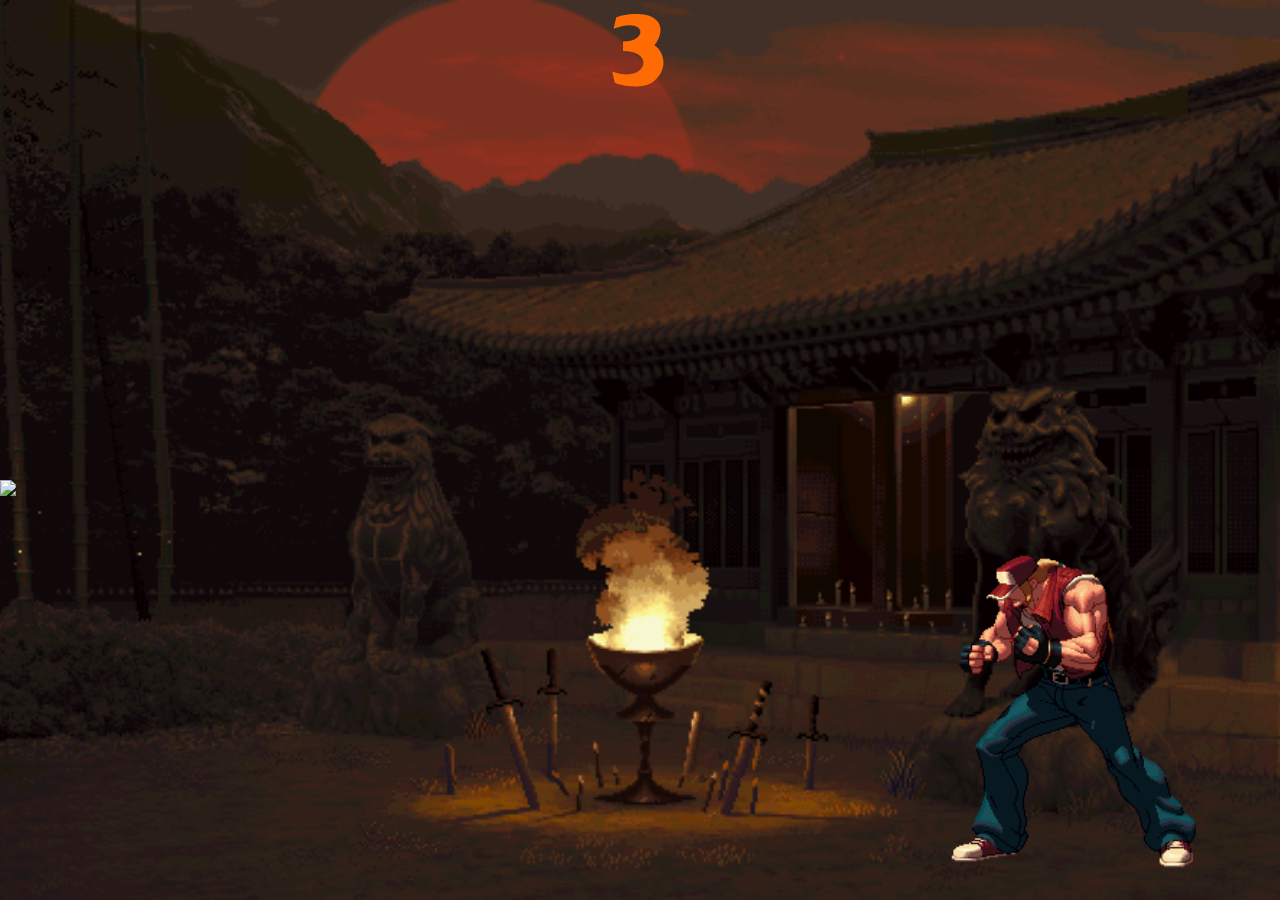
==== Animation-Game/index.html @ 986685f5 "modal stop" ====
<!DOCTYPE html>
<html lang="en">
  <head>
    <meta charset="UTF-8" />
    <meta name="viewport" content="width=device-width, initial-scale=1.0" />
    <link rel="stylesheet" href="style.css" />
    <!-- <script src="https://common.olemiss.edu/_js/sweet-alert/sweet-alert.min.js"></script>
    <link
    rel="stylesheet"
      type="text/css"
      href="https://common.olemiss.edu/_js/sweet-alert/sweet-alert.css"
    /> -->
    <title>Animation Game By Ahmed</title>
  </head>
  <body>
    <div class="container">
      <p id="timer">3</p>
      <img
        id="leftCharactor"
        src="animation-img/Sol-badguy/standingPositions.gif"
        onkeydown="leftAnimation()"
      />
      <img
        id="rightCharactor"
        src="animation-img/Terry-Bogard/starting.gif"
        onkeydown="rightAnimation()"
      />
    </div>
    <script src="app.js"></script>
  </body>
</html>
---- Animation-Game/style.css ----
@font-face {
  font-family: "DragonHunter";
  src: url(fonts/DragonHunter.otf);
}
* {
  padding: 0;
  margin: 0;
  overflow: hidden;
  font-family: "DragonHunter";
}
.container {
  background-image: url(animation-img/background2.gif);
  background-position: center;
  background-repeat: no-repeat;
  background-size: cover;
  width: 100%;
  height: 100vh;
  position: relative;
}
#leftCharactor {
  position: absolute;
  bottom: 30px;
  height: 390px;
  left: 0px;
}
#rightCharactor {
  position: absolute;
  bottom: 30px;
  height: 330px;
  right: 80px;
}
#timer {
  color: white;
  margin: 0 auto;
  font-size: 6em;
  text-align: center;
  color: #fe6a03;
}
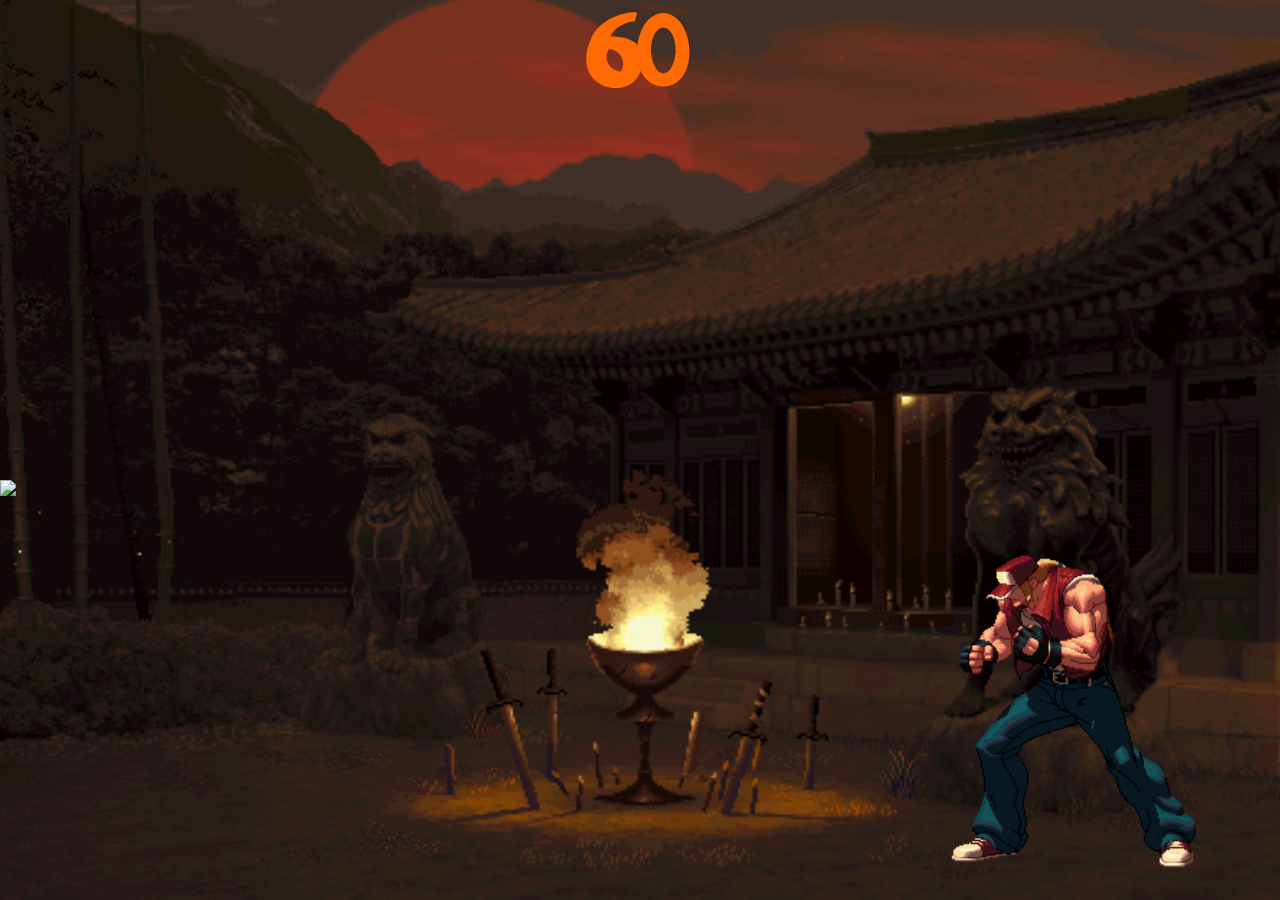
==== commit b26a5b95: "animation completed" ====
--- a/Animation-Game/index.html
+++ b/Animation-Game/index.html
@@ -4,17 +4,17 @@
     <meta charset="UTF-8" />
     <meta name="viewport" content="width=device-width, initial-scale=1.0" />
     <link rel="stylesheet" href="style.css" />
-    <!-- <script src="https://common.olemiss.edu/_js/sweet-alert/sweet-alert.min.js"></script>
+    <script src="https://common.olemiss.edu/_js/sweet-alert/sweet-alert.min.js"></script>
     <link
     rel="stylesheet"
       type="text/css"
       href="https://common.olemiss.edu/_js/sweet-alert/sweet-alert.css"
-    /> -->
+    />
     <title>Animation Game By Ahmed</title>
   </head>
   <body>
     <div class="container">
-      <p id="timer">3</p>
+      <p id="timer">60</p>
       <img
         id="leftCharactor"
         src="animation-img/Sol-badguy/standingPositions.gif"
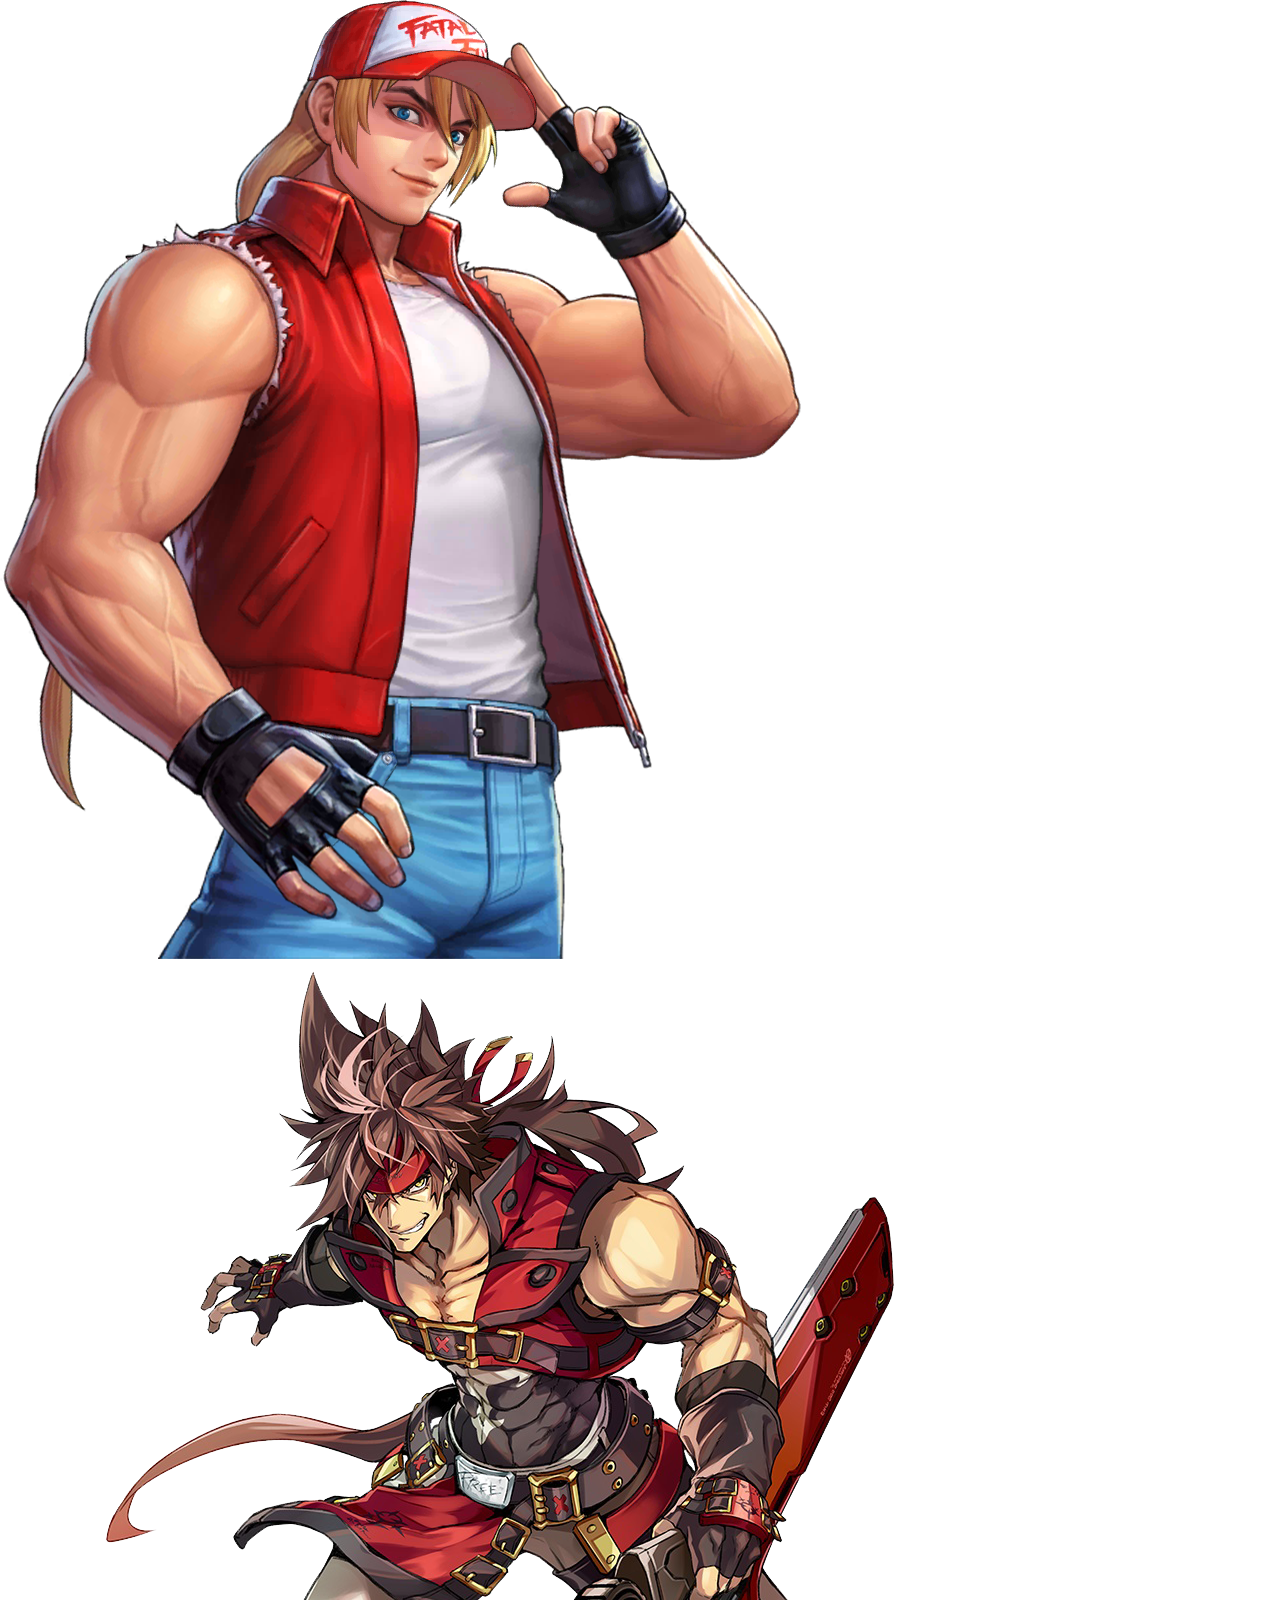
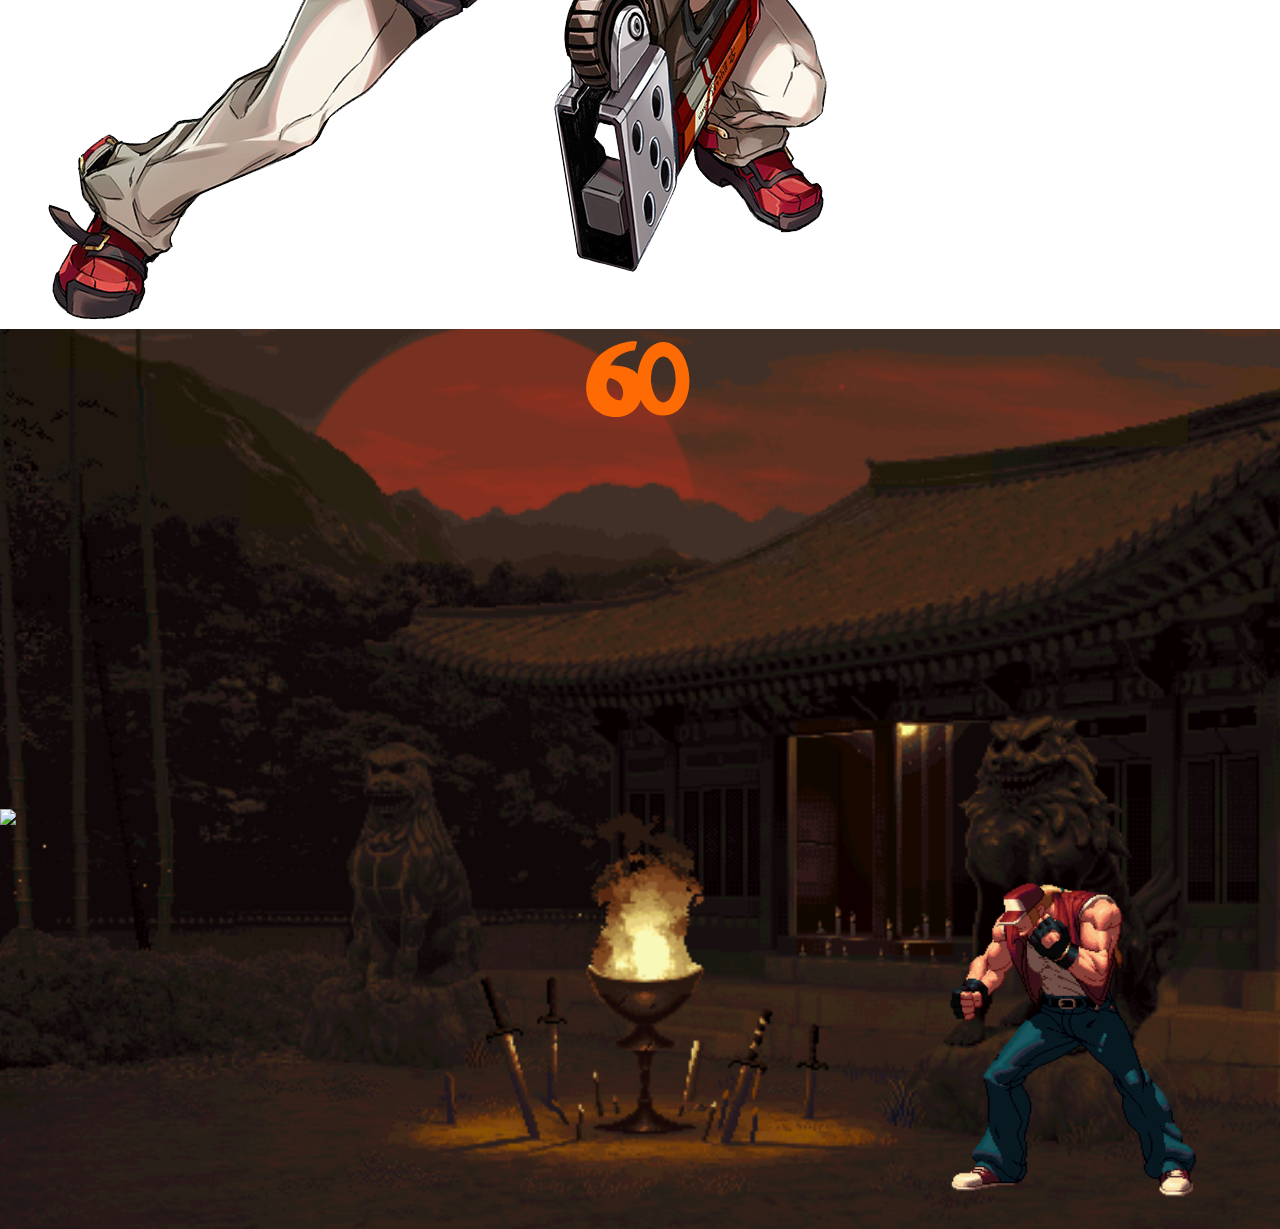
==== commit 96710509: "making poster" ====
--- a/Animation-Game/index.html
+++ b/Animation-Game/index.html
@@ -6,13 +6,18 @@
     <link rel="stylesheet" href="style.css" />
     <script src="https://common.olemiss.edu/_js/sweet-alert/sweet-alert.min.js"></script>
     <link
-    rel="stylesheet"
+      rel="stylesheet"
       type="text/css"
       href="https://common.olemiss.edu/_js/sweet-alert/sweet-alert.css"
     />
     <title>Animation Game By Ahmed</title>
   </head>
   <body>
+    <div class="posterContainer">
+      <img src="animation-img/terryPoster.png" alt="" />
+      <img src="" alt="" />
+      <img src="animation-img/poster.png" alt="" />
+    </div>
     <div class="container">
       <p id="timer">60</p>
       <img
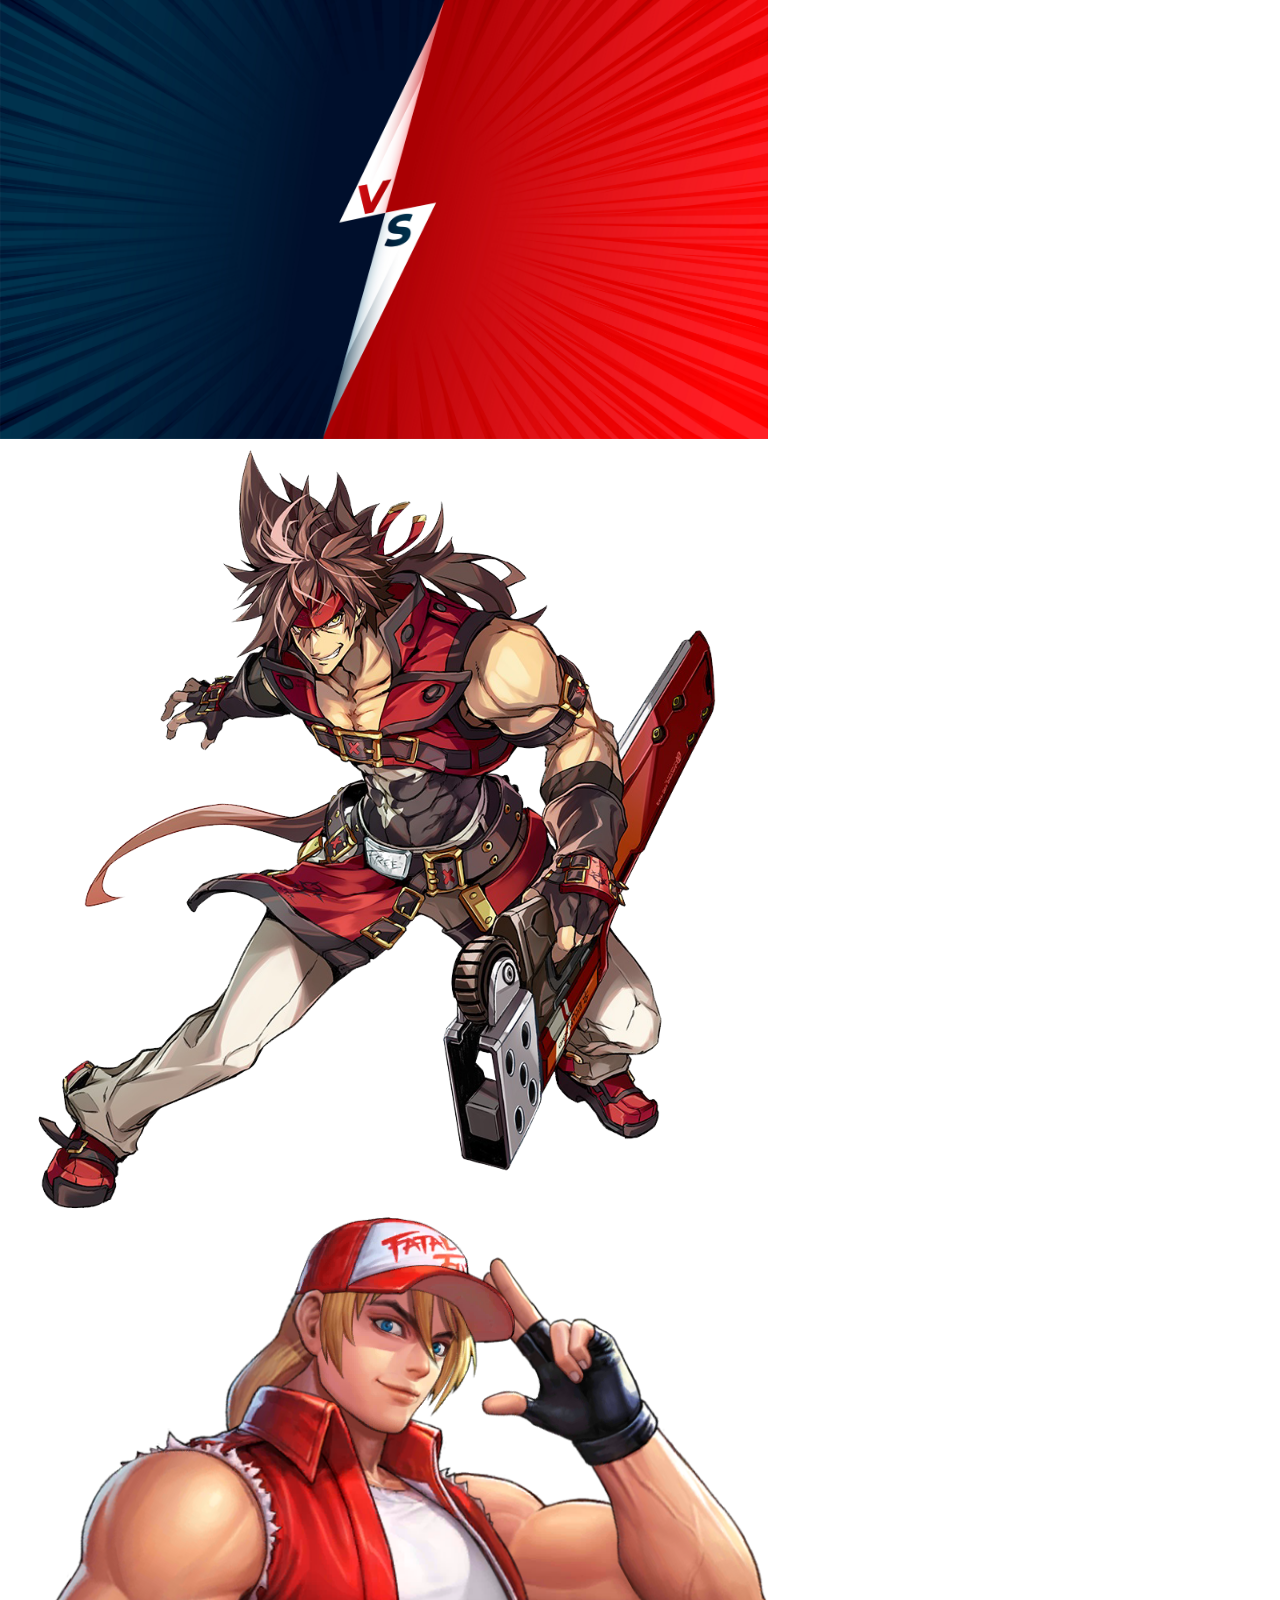
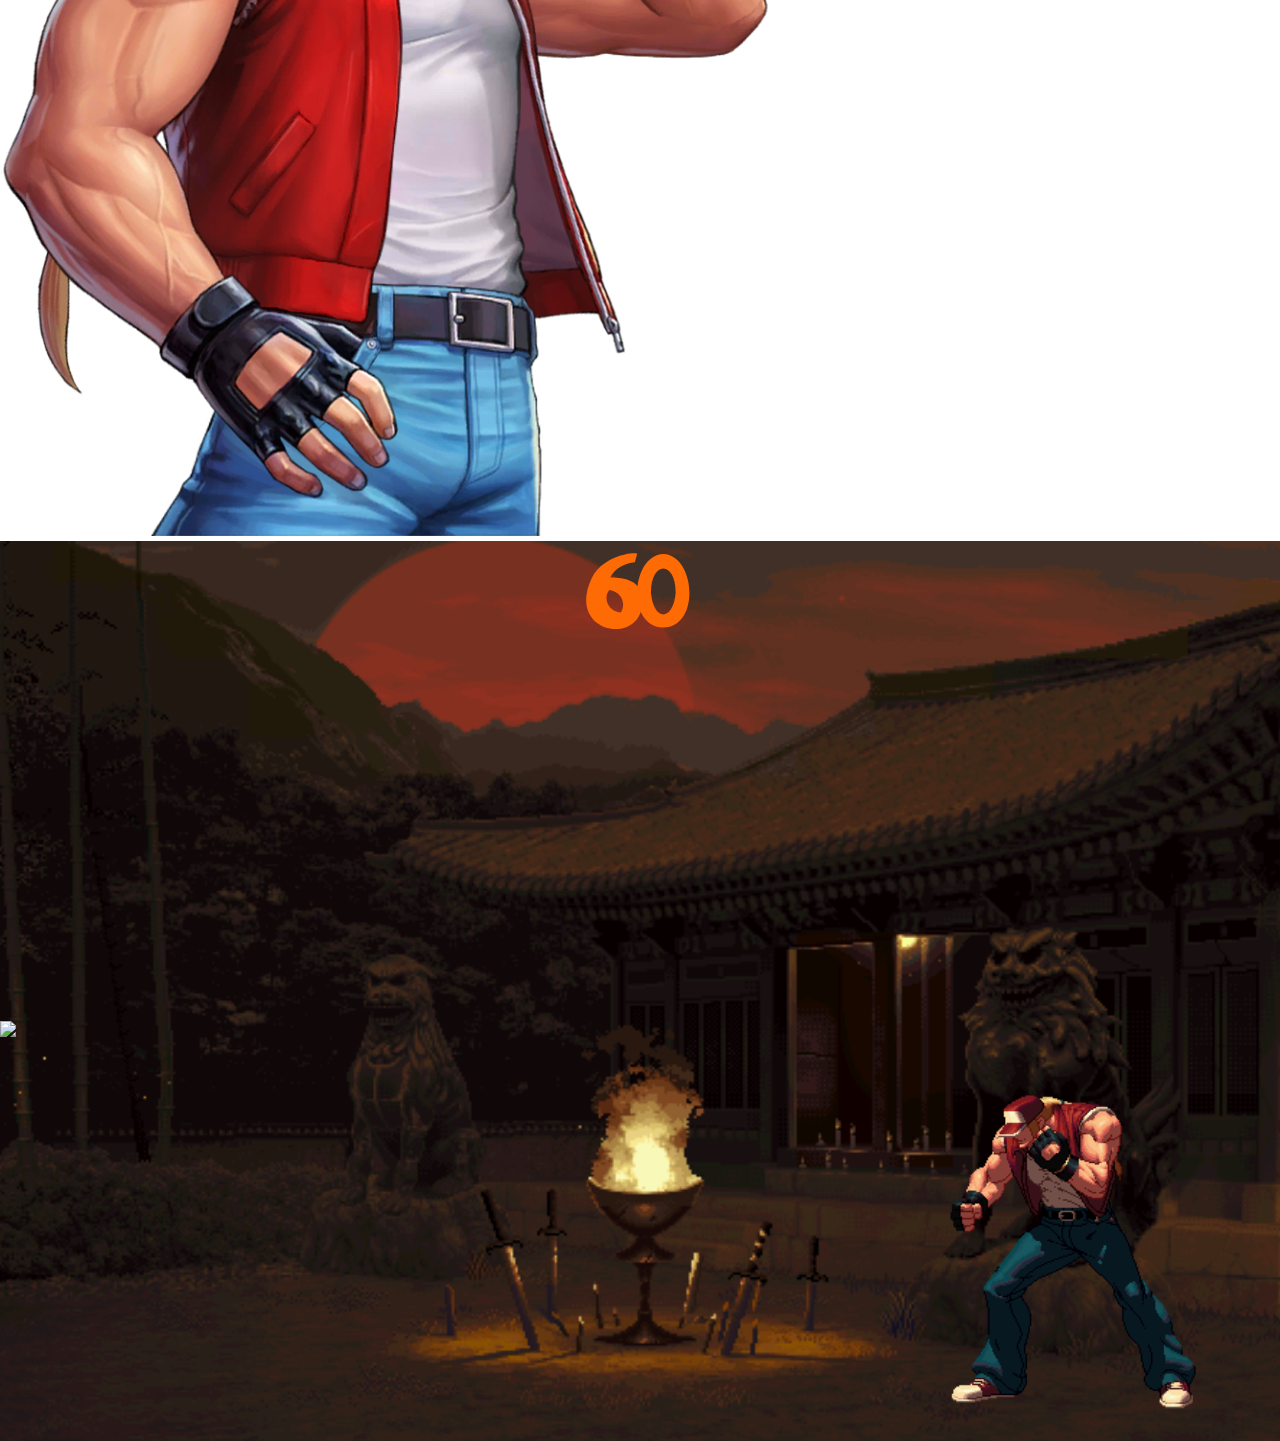
==== commit 38641163: "poster alignment" ====
--- a/Animation-Game/index.html
+++ b/Animation-Game/index.html
@@ -13,10 +13,10 @@
     <title>Animation Game By Ahmed</title>
   </head>
   <body>
-    <div class="posterContainer">
+    <div id="posterContainer">
+      <img src="animation-img/posterCover.jpg" alt="" />
+      <img src="animation-img/poster.png" alt="" />
       <img src="animation-img/terryPoster.png" alt="" />
-      <img src="" alt="" />
-      <img src="animation-img/poster.png" alt="" />
     </div>
     <div class="container">
       <p id="timer">60</p>
--- a/Animation-Game/style.css
+++ b/Animation-Game/style.css
@@ -5,7 +5,7 @@
 * {
   padding: 0;
   margin: 0;
-  overflow: hidden;
+  /* overflow: hidden; */
   font-family: "DragonHunter";
 }
 .container {
@@ -36,3 +36,11 @@
   text-align: center;
   color: #fe6a03;
 }
+#posterContainer {
+  /* display: none; */
+  width: 100%;
+}
+
+#posterContainer:first-child img{
+  width: 60%;
+}
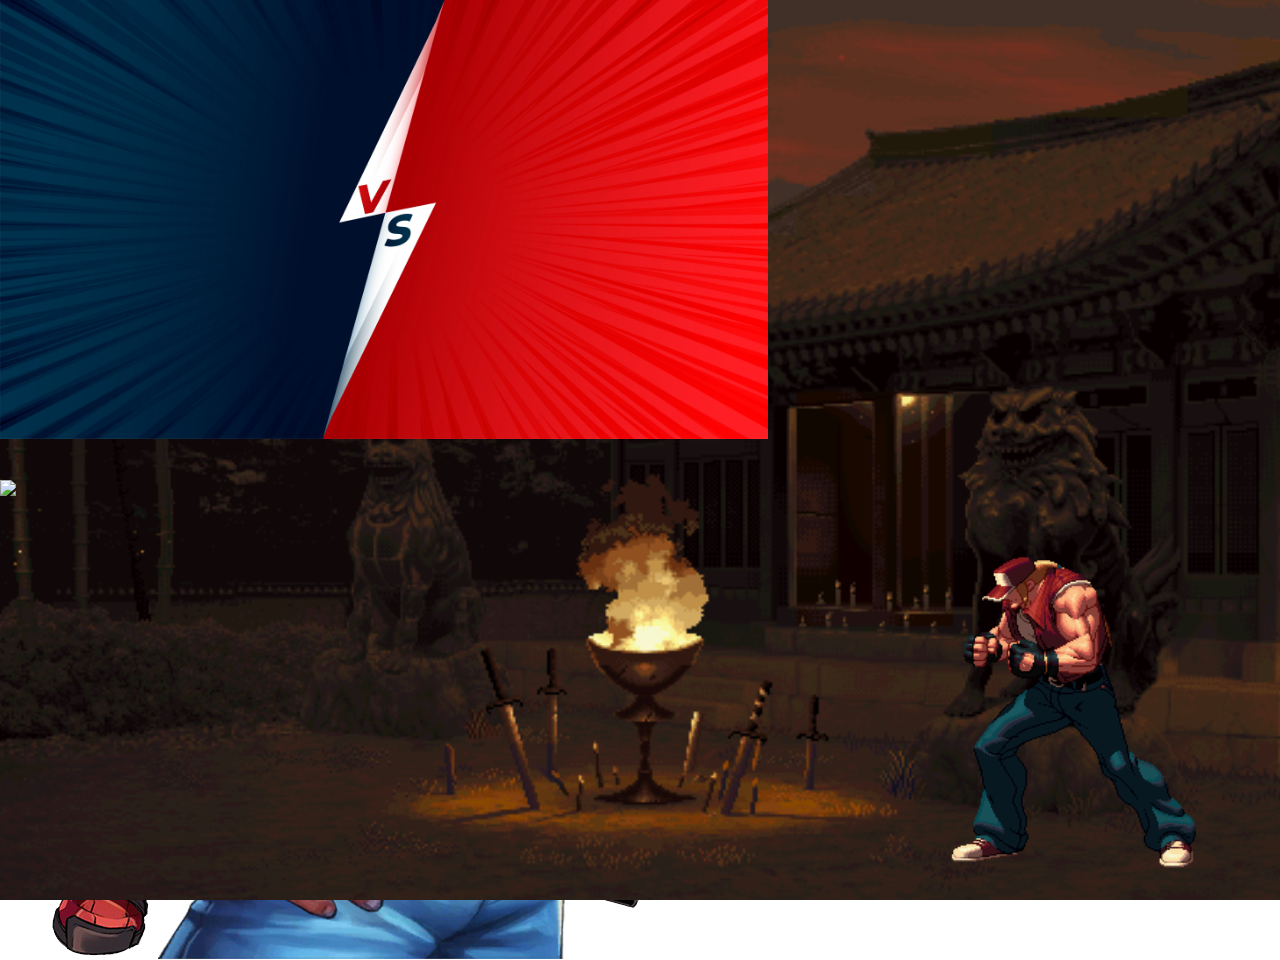
==== commit 82a20b3d: "poster" ====
--- a/Animation-Game/index.html
+++ b/Animation-Game/index.html
@@ -15,8 +15,10 @@
   <body>
     <div id="posterContainer">
       <img src="animation-img/posterCover.jpg" alt="" />
-      <img src="animation-img/poster.png" alt="" />
-      <img src="animation-img/terryPoster.png" alt="" />
+      <div id="figter">
+        <img src="animation-img/poster.png" alt="" />
+        <img src="animation-img/terryPoster.png" alt="" />
+      </div>
     </div>
     <div class="container">
       <p id="timer">60</p>
--- a/Animation-Game/style.css
+++ b/Animation-Game/style.css
@@ -39,8 +39,16 @@
 #posterContainer {
   /* display: none; */
   width: 100%;
+  position: relative;
 }
 
-#posterContainer:first-child img{
+#posterContainer > img {
   width: 60%;
+  margin: 0 auto;
+  position: absolute;
+  z-index: 2;
 }
+
+#figter > img {
+  position: absolute;
+}
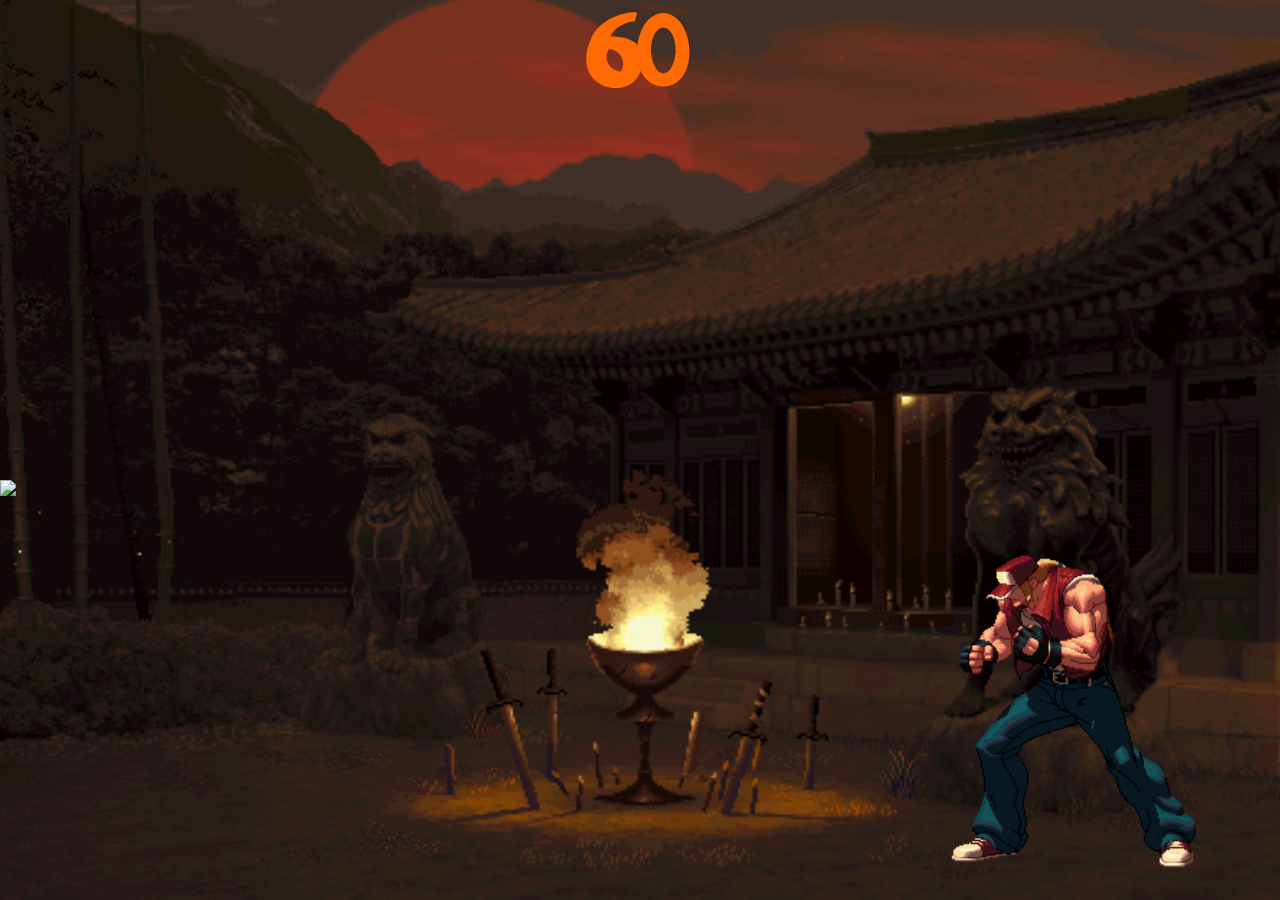
==== commit 10c4f011: "poster update" ====
--- a/Animation-Game/index.html
+++ b/Animation-Game/index.html
@@ -15,10 +15,6 @@
   <body>
     <div id="posterContainer">
       <img src="animation-img/posterCover.jpg" alt="" />
-      <div id="figter">
-        <img src="animation-img/poster.png" alt="" />
-        <img src="animation-img/terryPoster.png" alt="" />
-      </div>
     </div>
     <div class="container">
       <p id="timer">60</p>
--- a/Animation-Game/style.css
+++ b/Animation-Game/style.css
@@ -37,18 +37,8 @@
   color: #fe6a03;
 }
 #posterContainer {
-  /* display: none; */
+  display: none;
   width: 100%;
   position: relative;
 }
 
-#posterContainer > img {
-  width: 60%;
-  margin: 0 auto;
-  position: absolute;
-  z-index: 2;
-}
-
-#figter > img {
-  position: absolute;
-}
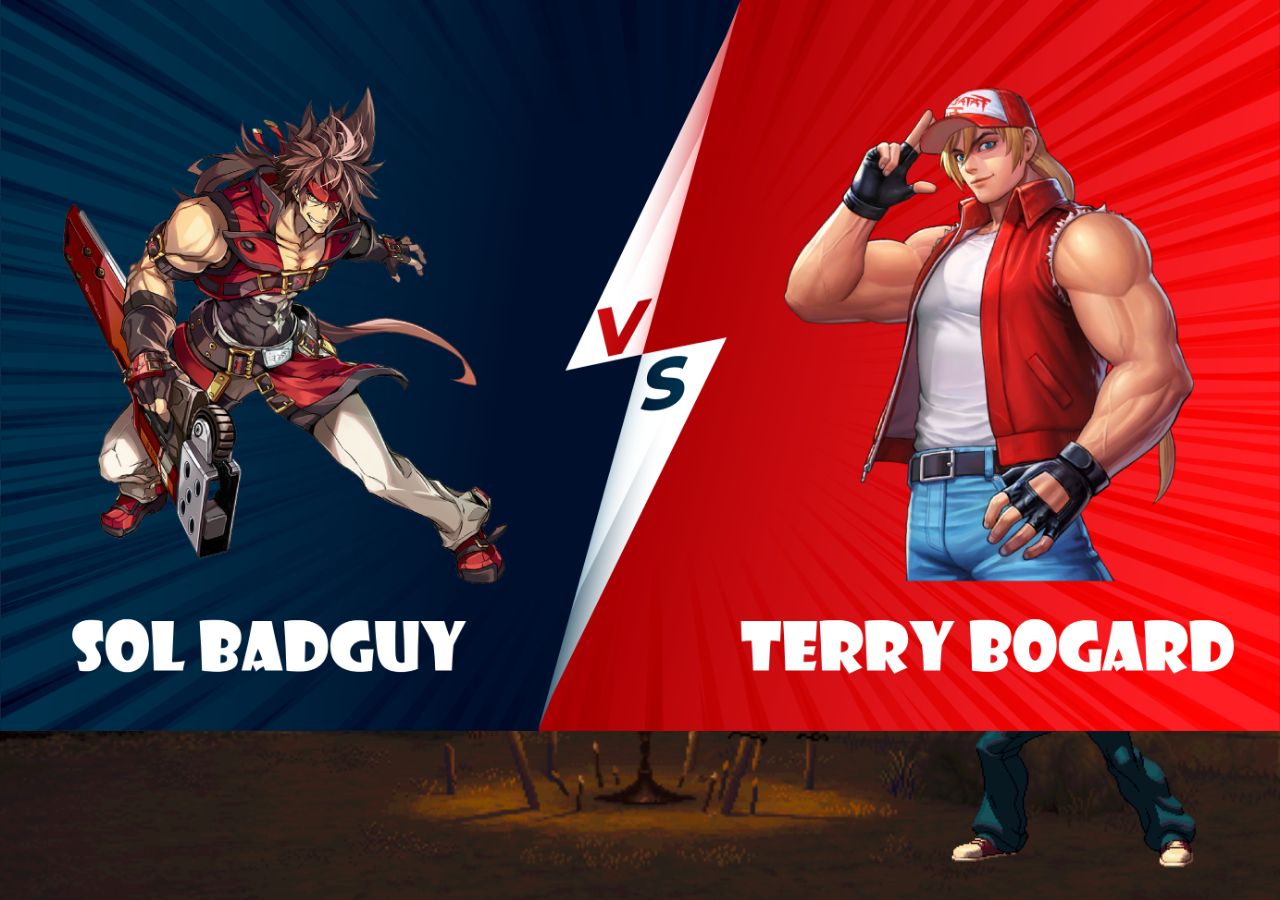
==== commit b5b61a60: "poster added" ====
--- a/Animation-Game/index.html
+++ b/Animation-Game/index.html
@@ -13,10 +13,8 @@
     <title>Animation Game By Ahmed</title>
   </head>
   <body>
-    <div id="posterContainer">
-      <img src="animation-img/posterCover.jpg" alt="" />
-    </div>
     <div class="container">
+      <img id="poster" src="animation-img/poster.png" alt="" />
       <p id="timer">60</p>
       <img
         id="leftCharactor"
--- a/Animation-Game/style.css
+++ b/Animation-Game/style.css
@@ -5,7 +5,7 @@
 * {
   padding: 0;
   margin: 0;
-  /* overflow: hidden; */
+  overflow: hidden;
   font-family: "DragonHunter";
 }
 .container {
@@ -36,9 +36,10 @@
   text-align: center;
   color: #fe6a03;
 }
-#posterContainer {
+#poster {
   display: none;
   width: 100%;
-  position: relative;
+  position: absolute;
+  z-index: 33;
+
 }
-
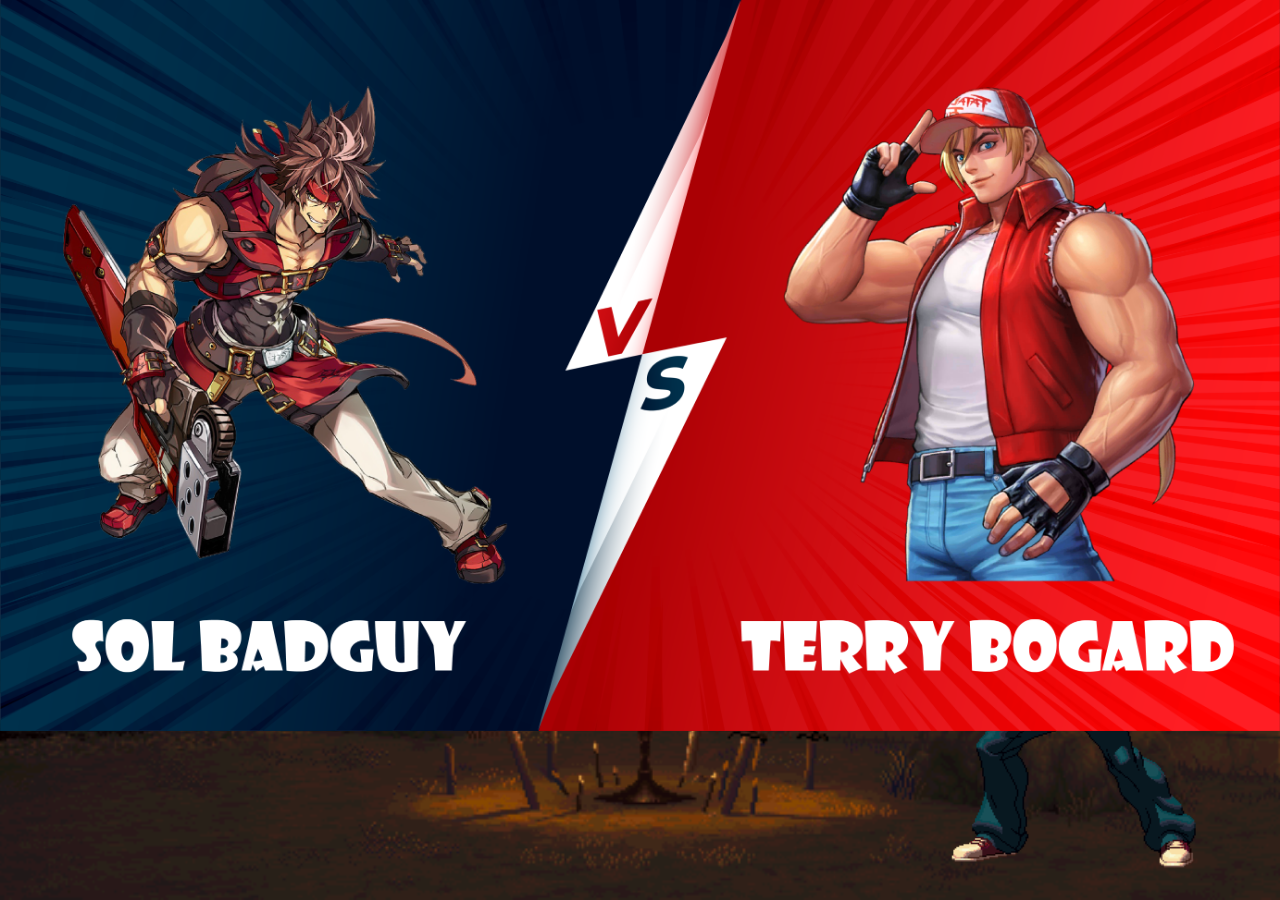
==== commit 0b348803: "everything working perfect till now" ====
--- a/Animation-Game/index.html
+++ b/Animation-Game/index.html
@@ -15,7 +15,7 @@
   <body>
     <div class="container">
       <img id="poster" src="animation-img/poster.png" alt="" />
-      <p id="timer">60</p>
+      <p id="timer">00</p>
       <img
         id="leftCharactor"
         src="animation-img/Sol-badguy/standingPositions.gif"
